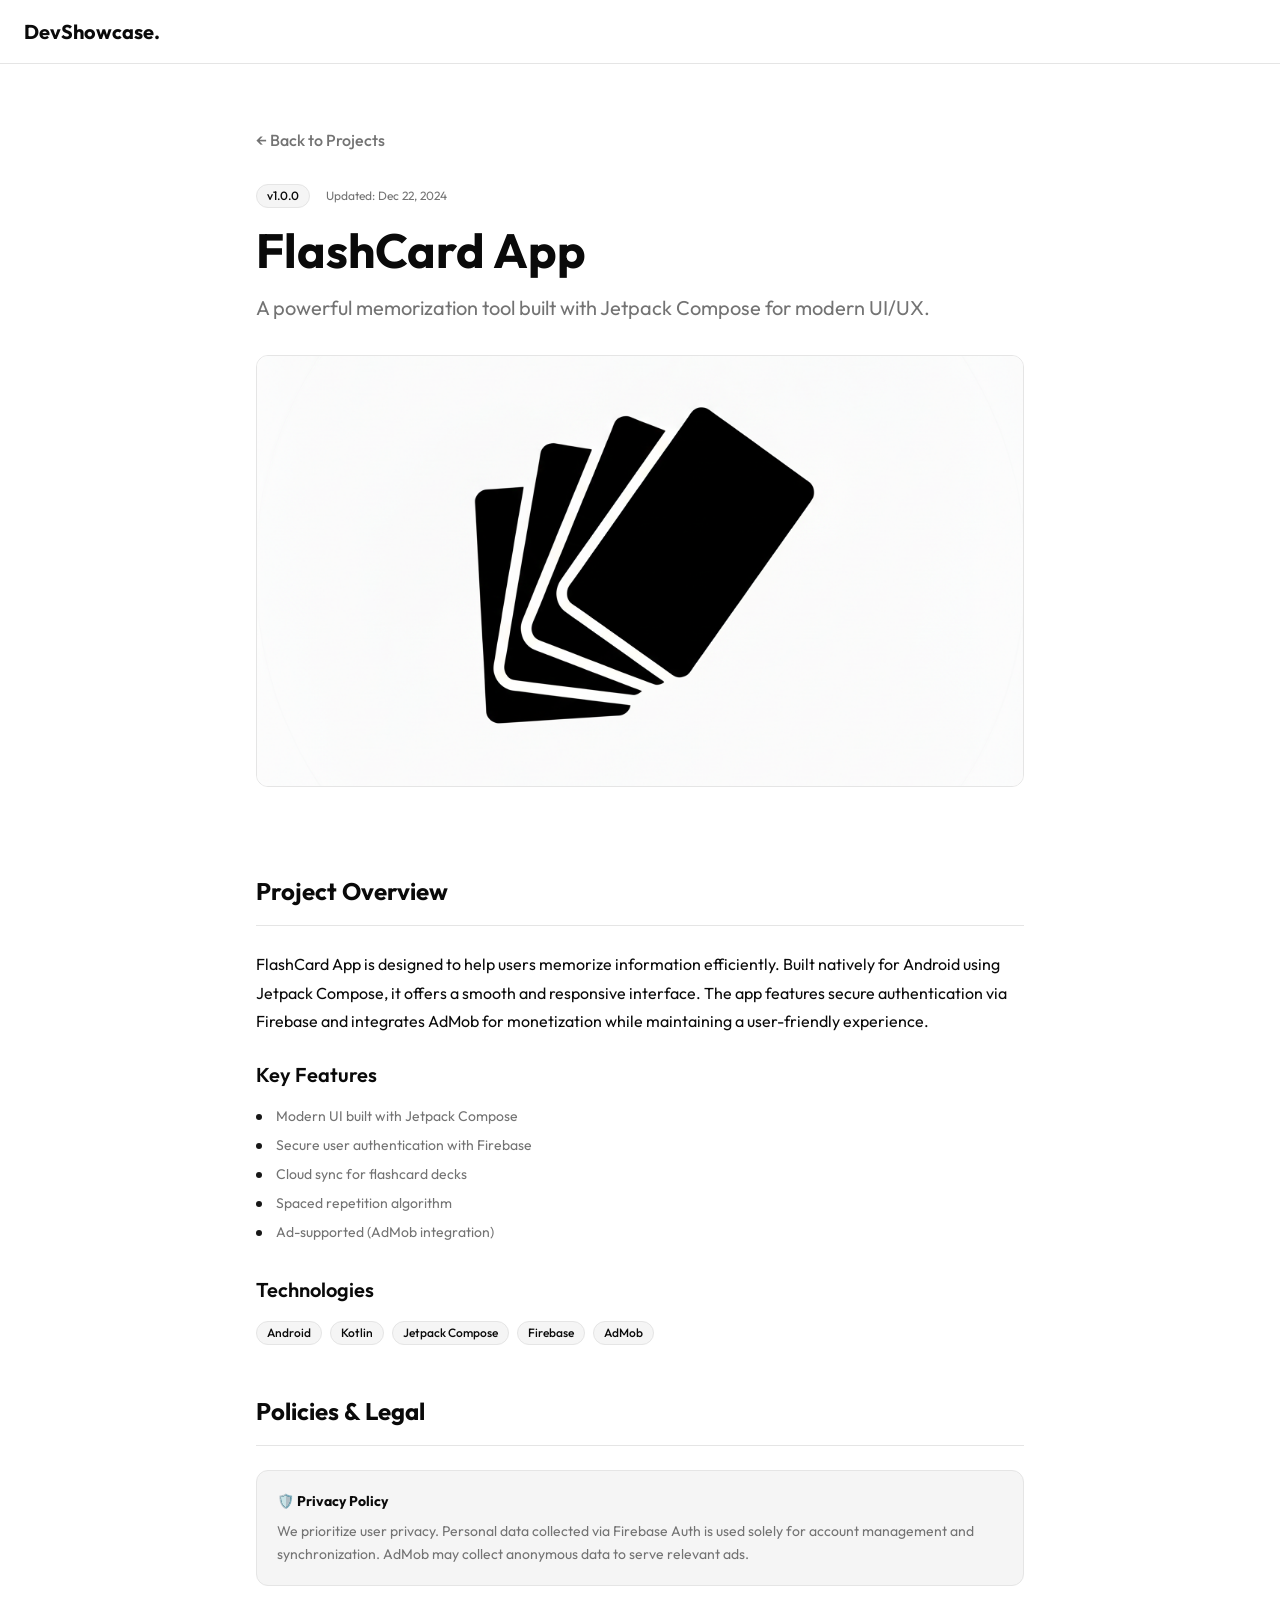
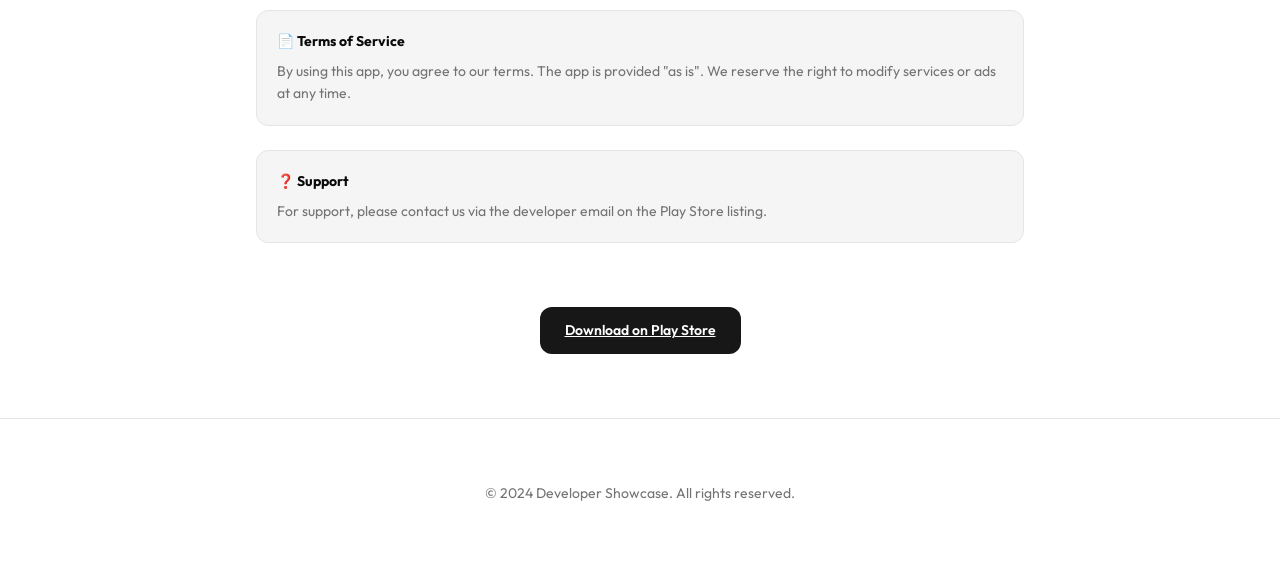
==== policies/flashcard-app.html @ 9c8aef14 "small change" ====
<!DOCTYPE html>
<html lang="en">

<head>
    <meta charset="UTF-8">
    <meta name="viewport" content="width=device-width, initial-scale=1.0">
    <title>FlashCard App - Details & Policies</title>
    <link rel="preconnect" href="https://fonts.googleapis.com">
    <link rel="preconnect" href="https://fonts.gstatic.com" crossorigin>
    <link href="https://fonts.googleapis.com/css2?family=Outfit:wght@300;400;500;600;700&display=swap" rel="stylesheet">
    <link rel="stylesheet" href="../style.css">
    <style>
        .page-container {
            max-width: 800px;
            margin: 0 auto;
            padding: 4rem 1rem;
        }

        .back-link {
            display: inline-flex;
            align-items: center;
            color: var(--muted-foreground);
            text-decoration: none;
            margin-bottom: 2rem;
            font-weight: 500;
        }

        .back-link:hover {
            color: var(--foreground);
        }

        .hero-image {
            width: 100%;
            aspect-ratio: 16/9;
            object-fit: cover;
            border-radius: var(--radius);
            margin-bottom: 2rem;
            border: 1px solid var(--border);
        }

        .meta-tags {
            display: flex;
            gap: 1rem;
            margin-bottom: 1rem;
            align-items: center;
        }

        .section-title {
            font-size: 1.5rem;
            font-weight: 700;
            margin: 3rem 0 1.5rem;
            padding-bottom: 1rem;
            border-bottom: 1px solid var(--border);
        }
    </style>
</head>

<body>
    <header>
        <div class="container" style="display: flex; justify-content: space-between; align-items: center;">
            <a href="../index.html" class="logo">DevShowcase.</a>
        </div>
    </header>

    <main class="page-container">
        <a href="../index.html" class="back-link">&larr; Back to Projects</a>

        <div class="meta-tags">
            <span class="tag">v1.0.0</span>
            <span class="last-updated">Updated: Dec 22, 2024</span>
        </div>

        <h1 style="font-size: 3rem; font-weight: 700; margin-bottom: 1rem; line-height: 1.1;">FlashCard App</h1>
        <p style="font-size: 1.25rem; color: var(--muted-foreground); margin-bottom: 2rem;">A powerful memorization tool
            built with Jetpack Compose for modern UI/UX.</p>

        <img src="../iconlogo.png" alt="FlashCard App" class="hero-image">

        <h2 class="section-title">Project Overview</h2>
        <p style="line-height: 1.8; margin-bottom: 1.5rem; color: var(--foreground);">
            FlashCard App is designed to help users memorize information efficiently. Built natively for Android using
            Jetpack Compose, it offers a smooth and responsive interface. The app features secure authentication via
            Firebase and integrates AdMob for monetization while maintaining a user-friendly experience.
        </p>

        <h3 style="font-size: 1.25rem; font-weight: 600; margin-bottom: 1rem;">Key Features</h3>
        <ul class="features-list">
            <li>Modern UI built with Jetpack Compose</li>
            <li>Secure user authentication with Firebase</li>
            <li>Cloud sync for flashcard decks</li>
            <li>Spaced repetition algorithm</li>
            <li>Ad-supported (AdMob integration)</li>
        </ul>

        <h3 style="font-size: 1.25rem; font-weight: 600; margin: 2rem 0 1rem;">Technologies</h3>
        <div class="tags">
            <span class="tag">Android</span><span class="tag">Kotlin</span><span class="tag">Jetpack Compose</span><span
                class="tag">Firebase</span><span class="tag">AdMob</span>
        </div>

        <h2 class="section-title">Policies & Legal</h2>

        <div class="policy-card">
            <h5>🛡️ Privacy Policy</h5>
            <p>We prioritize user privacy. Personal data collected via Firebase Auth is used solely for account
                management and synchronization. AdMob may collect anonymous data to serve relevant ads.</p>
        </div>

        <div class="policy-card" style="margin-top: 1.5rem;">
            <h5>📄 Terms of Service</h5>
            <p>By using this app, you agree to our terms. The app is provided "as is". We reserve the right to modify
                services or ads at any time.</p>
        </div>

        <div class="policy-card" style="margin-top: 1.5rem;">
            <h5>❓ Support</h5>
            <p>For support, please contact us via the developer email on the Play Store listing.</p>
        </div>

        <div style="margin-top: 4rem; text-align: center;">
            <a href="#" class="button primary" onclick="alert('Play Store link coming soon!')">Download on Play
                Store</a>
        </div>
    </main>

    <footer>
        <div class="container">
            <p>&copy; 2024 Developer Showcase. All rights reserved.</p>
        </div>
    </footer>
</body>

</html>
---- style.css ----
:root {
    --primary: #171717;
    --primary-foreground: #ffffff;
    --background: #ffffff;
    --foreground: #0a0a0a;
    --muted: #f5f5f5;
    --muted-foreground: #737373;
    --border: #e5e5e5;
    --card: #ffffff;
    --card-foreground: #0a0a0a;
    --radius: 0.75rem;
    --font-sans: 'Outfit', -apple-system, BlinkMacSystemFont, "Segoe UI", Roboto, "Helvetica Neue", Arial, sans-serif;
    --transition: all 0.3s cubic-bezier(0.4, 0, 0.2, 1);
}

@keyframes fadeIn {
    from {
        opacity: 0;
        transform: translateY(10px);
    }

    to {
        opacity: 1;
        transform: translateY(0);
    }
}

* {
    margin: 0;
    padding: 0;
    box-sizing: border-box;
}

html {
    scroll-behavior: smooth;
}

body {
    font-family: var(--font-sans);
    background-color: var(--background);
    color: var(--foreground);
    line-height: 1.5;
    -webkit-font-smoothing: antialiased;
}

.container {
    width: 100%;
    max-width: 1280px;
    margin: 0 auto;
    padding: 0 1rem;
}

@media (min-width: 768px) {
    .container {
        padding: 0 1.5rem;
    }
}

/* Header */
header {
    height: 4rem;
    display: flex;
    align-items: center;
    border-bottom: 1px solid var(--border);
    background-color: rgba(255, 255, 255, 0.8);
    backdrop-filter: blur(8px);
    position: sticky;
    top: 0;
    z-index: 50;
}

.logo {
    font-weight: 700;
    font-size: 1.25rem;
    color: var(--foreground);
    text-decoration: none;
}

nav a {
    font-size: 0.875rem;
    font-weight: 500;
    color: var(--muted-foreground);
    text-decoration: none;
    margin-left: 1.5rem;
    transition: color 0.2s;
}

nav a:hover {
    color: var(--foreground);
}

/* Hero Section */
.hero {
    padding: 5rem 0;
    text-align: center;
    position: relative;
    overflow: hidden;
}

.hero h1 {
    font-size: 2.5rem;
    font-weight: 700;
    letter-spacing: -0.025em;
    margin-bottom: 1.5rem;
    animation: fadeIn 0.5s ease-out;
}

.hero p {
    font-size: 1.125rem;
    color: var(--muted-foreground);
    max-width: 42rem;
    margin: 0 auto 2rem;
    animation: fadeIn 0.5s ease-out 0.1s backwards;
}

@media (min-width: 768px) {
    .hero {
        padding: 8rem 0;
    }

    .hero h1 {
        font-size: 3.75rem;
    }

    .hero p {
        font-size: 1.25rem;
    }
}

.btn-group {
    display: flex;
    justify-content: center;
    gap: 1rem;
    animation: fadeIn 0.5s ease-out 0.2s backwards;
}

.button {
    display: inline-flex;
    align-items: center;
    justify-content: center;
    padding: 0.75rem 1.5rem;
    border-radius: var(--radius);
    font-weight: 600;
    font-size: 0.875rem;
    cursor: pointer;
    transition: var(--transition);
    border: 1px solid transparent;
}

.button.primary {
    background-color: var(--primary);
    color: var(--primary-foreground);
}

.button.primary:hover {
    background-color: #404040;
}

.button.outline {
    border-color: var(--border);
    background-color: transparent;
    color: var(--foreground);
}

.button.outline:hover {
    background-color: var(--muted);
}

/* Projects Section */
#projects {
    padding: 5rem 0;
    background-color: #fafafa;
}

.section-header {
    text-align: center;
    margin-bottom: 3rem;
}

.section-header h2 {
    font-size: 1.875rem;
    font-weight: 700;
    margin-bottom: 1rem;
}

.section-header p {
    color: var(--muted-foreground);
    max-width: 42rem;
    margin: 0 auto;
}

.projects-grid {
    display: grid;
    grid-template-columns: 1fr;
    gap: 2rem;
}

@media (min-width: 768px) {
    .projects-grid {
        grid-template-columns: repeat(2, 1fr);
    }
}

@media (min-width: 1024px) {
    .projects-grid {
        grid-template-columns: repeat(3, 1fr);
    }
}

/* Project Card */
.project-card {
    background: var(--card);
    border: 1px solid var(--border);
    border-radius: var(--radius);
    overflow: hidden;
    display: flex;
    flex-direction: column;
    transition: var(--transition);
    cursor: pointer;
}

.project-card:hover {
    transform: translateY(-4px);
    box-shadow: 0 10px 15px -3px rgba(0, 0, 0, 0.1);
}

.project-image {
    height: 200px;
    background-size: cover;
    background-position: center;
    border-bottom: 1px solid var(--border);
}

.project-card-content {
    padding: 1.5rem;
    display: flex;
    flex-direction: column;
    flex: 1;
}

.project-header {
    display: flex;
    justify-content: space-between;
    align-items: center;
    margin-bottom: 0.75rem;
}

.version {
    font-size: 0.75rem;
    font-weight: 600;
    background: var(--muted);
    color: var(--muted-foreground);
    padding: 0.125rem 0.5rem;
    border-radius: 9999px;
}

.last-updated {
    font-size: 0.75rem;
    color: var(--muted-foreground);
}

.project-card h3 {
    font-size: 1.25rem;
    font-weight: 700;
    margin-bottom: 0.5rem;
}

.project-card p {
    font-size: 0.875rem;
    color: var(--muted-foreground);
    margin-bottom: 1rem;
    display: -webkit-box;
    -webkit-line-clamp: 2;
    -webkit-box-orient: vertical;
    overflow: hidden;
}

.tags {
    display: flex;
    flex-wrap: wrap;
    gap: 0.5rem;
    margin-bottom: 1.5rem;
}

.tag {
    font-size: 0.75rem;
    font-weight: 500;
    color: var(--foreground);
    background: var(--muted);
    border: 1px solid var(--border);
    padding: 0.125rem 0.625rem;
    border-radius: 9999px;
}

.project-footer {
    margin-top: auto;
}

.view-btn {
    font-size: 0.875rem;
    font-weight: 600;
    color: var(--primary);
    display: flex;
    align-items: center;
}

/* CTA Section */
.cta-section {
    padding: 5rem 0;
}

.cta-box {
    background-color: var(--primary);
    color: var(--primary-foreground);
    border-radius: 1rem;
    padding: 3rem;
    text-align: center;
}

.cta-box h2 {
    font-size: 1.875rem;
    font-weight: 700;
    margin-bottom: 1rem;
}

.cta-box p {
    opacity: 0.9;
    max-width: 32rem;
    margin: 0 auto 2rem;
}

.cta-box .button {
    background-color: var(--background);
    color: var(--foreground);
}

/* Modal */
.modal-overlay {
    position: fixed;
    inset: 0;
    background: rgba(0, 0, 0, 0.4);
    backdrop-filter: blur(4px);
    z-index: 1000;
    display: none;
    align-items: center;
    justify-content: center;
    padding: 1rem;
}

/* Modal Adjustments for Sheet-like feel */
.modal-content {
    background: var(--background);
    width: 100%;
    max-width: 32rem;
    /* Narrower like a sheet */
    height: 100vh;
    margin-left: auto;
    /* Push to right like a sheet */
    border-radius: 0;
    display: flex;
    flex-direction: column;
}

@media (max-width: 768px) {
    .modal-content {
        max-width: 100%;
    }
}

.modal-body-scroll {
    flex: 1;
    overflow-y: auto;
    padding: 1.5rem;
}

.tabs-list {
    display: flex;
    border-bottom: 1px solid var(--border);
    padding: 0 1.5rem;
}

.tab-trigger {
    padding: 0.75rem 1rem;
    font-size: 0.875rem;
    font-weight: 500;
    color: var(--muted-foreground);
    background: none;
    border: none;
    cursor: pointer;
    border-bottom: 2px solid transparent;
    margin-bottom: -1px;
}

.tab-trigger.active {
    color: var(--primary);
    border-bottom-color: var(--primary);
}

.modal-footer {
    padding: 1.5rem;
    border-top: 1px solid var(--border);
}

.features-list {
    list-style: none;
    font-size: 0.875rem;
    color: var(--muted-foreground);
}

.features-list li {
    position: relative;
    padding-left: 1.25rem;
    margin-bottom: 0.5rem;
}

.features-list li::before {
    content: "";
    position: absolute;
    left: 0;
    top: 0.5rem;
    width: 0.375rem;
    height: 0.375rem;
    background-color: var(--primary);
    border-radius: 50%;
}

.fadeIn {
    animation: fadeIn 0.3s ease-out;
}

.close-modal {
    position: absolute;
    top: 1rem;
    right: 1rem;
    border: none;
    background: transparent;
    font-size: 1.5rem;
    cursor: pointer;
    color: var(--muted-foreground);
    transition: color 0.2s;
}

.close-modal:hover {
    color: var(--foreground);
}

.modal-header {
    padding: 2rem 2rem 1.5rem;
    border-bottom: 1px solid var(--border);
}

.modal-meta {
    display: flex;
    align-items: center;
    gap: 1rem;
    margin-top: 0.5rem;
    font-size: 0.875rem;
    color: var(--muted-foreground);
}

.modal-body {
    padding: 2rem;
    overflow-y: auto;
}

.policy-section {
    margin-bottom: 2rem;
}

.policy-section h4 {
    font-size: 1rem;
    font-weight: 700;
    margin-bottom: 0.75rem;
}

.policies-container {
    display: grid;
    gap: 1rem;
    margin-top: 1.5rem;
}

.policy-card {
    border: 1px solid var(--border);
    border-radius: var(--radius);
    padding: 1.25rem;
    background: var(--muted);
}

.policy-card h5 {
    font-size: 0.875rem;
    font-weight: 700;
    margin-bottom: 0.5rem;
}

.policy-card p {
    font-size: 0.875rem;
    color: var(--muted-foreground);
    line-height: 1.6;
}

/* Footer */
footer {
    padding: 4rem 0;
    border-top: 1px solid var(--border);
    text-align: center;
    font-size: 0.875rem;
    color: var(--muted-foreground);
}
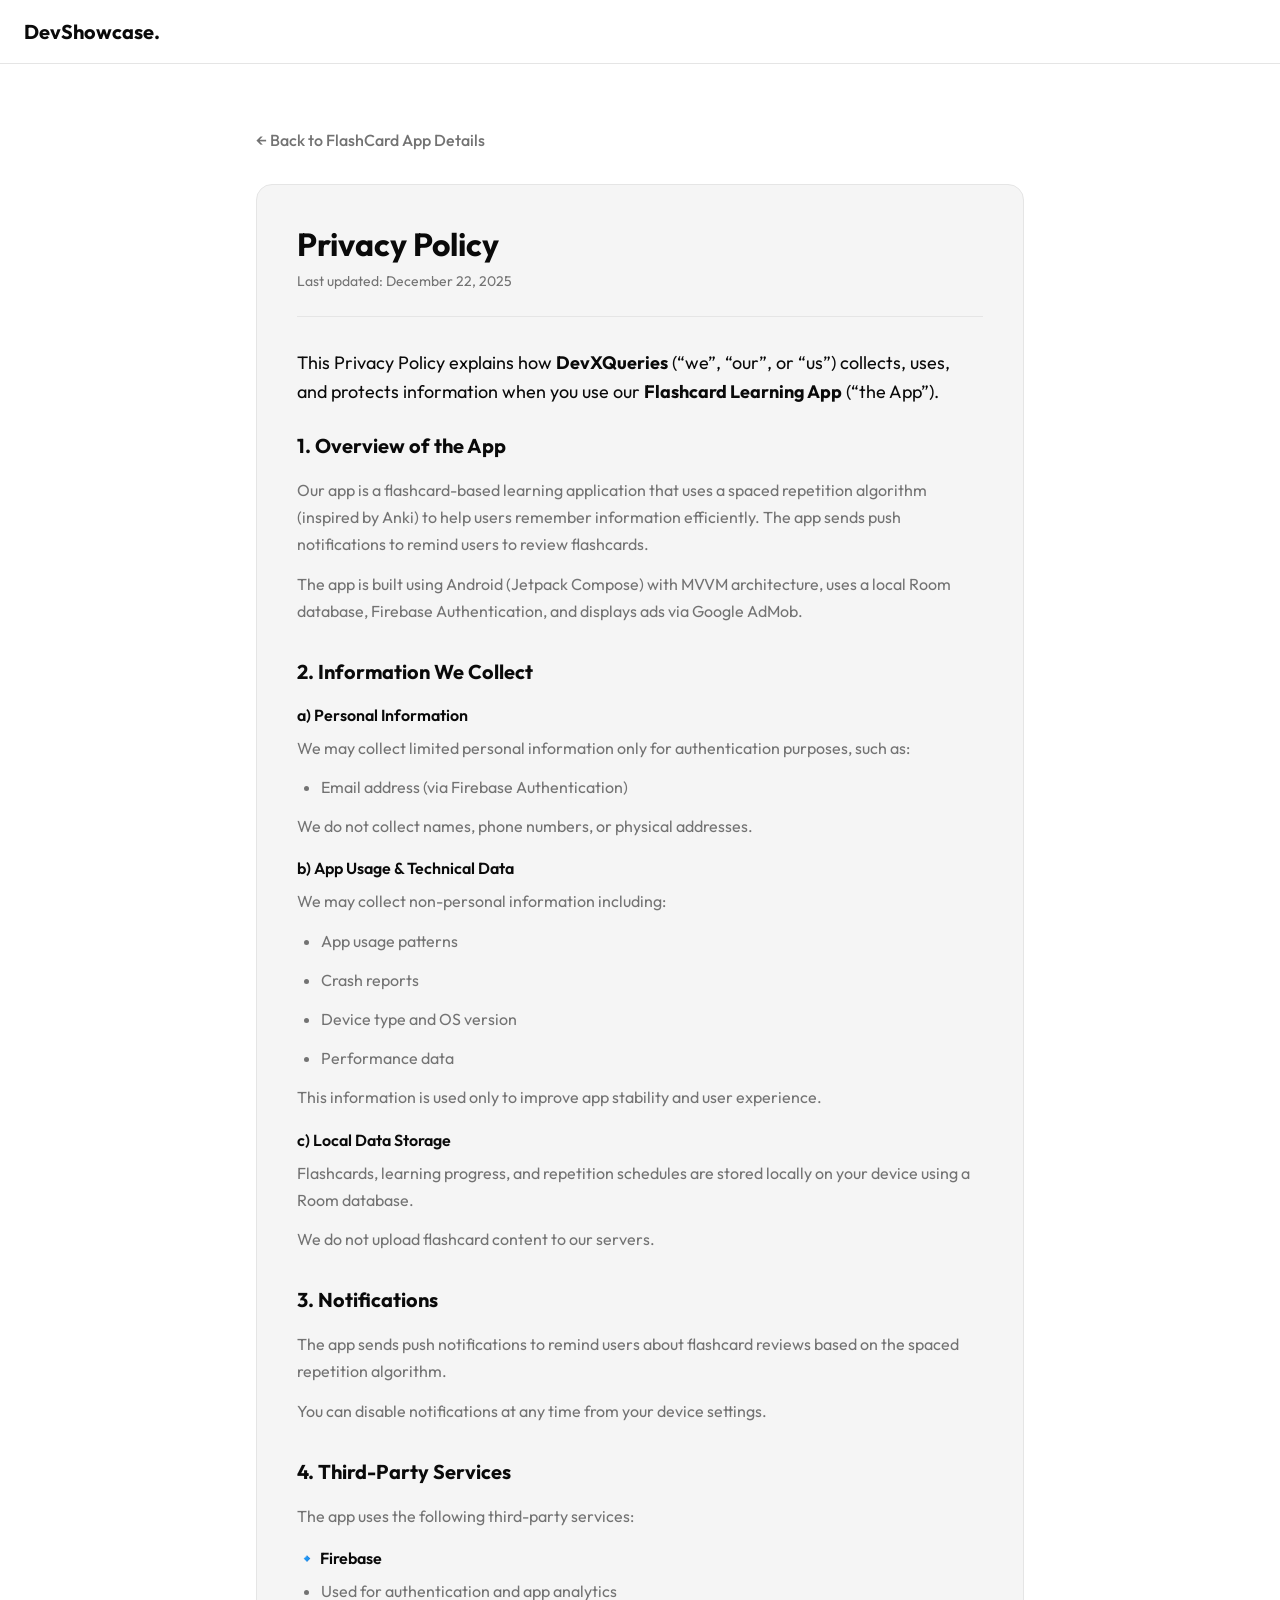
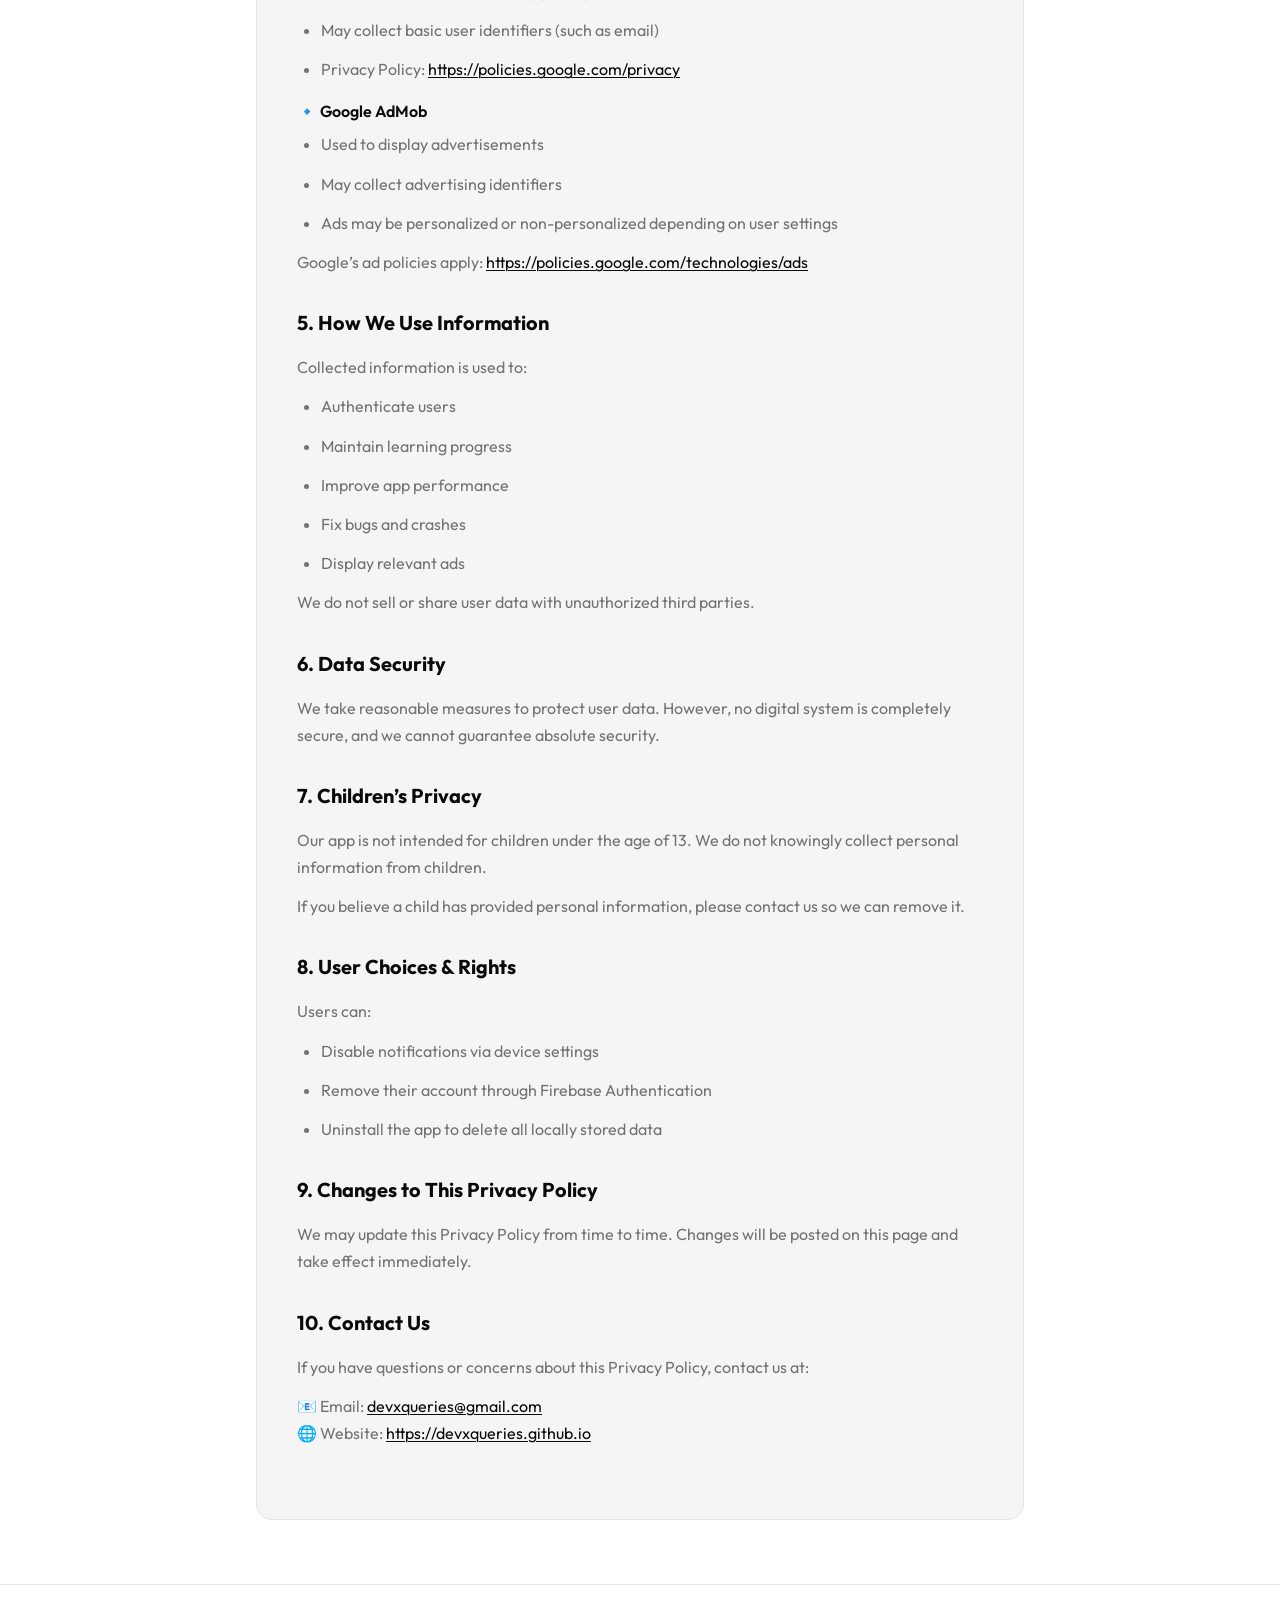
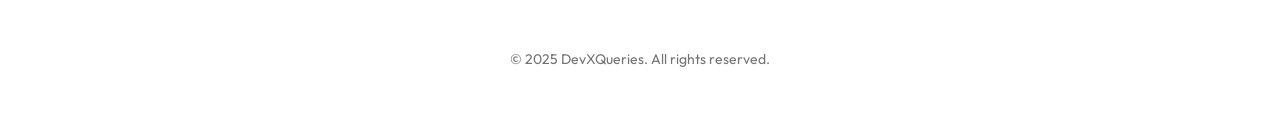
==== commit 3567fd20: "small change" ====
--- a/policies/flashcard-app.html
+++ b/policies/flashcard-app.html
@@ -4,7 +4,7 @@
 <head>
     <meta charset="UTF-8">
     <meta name="viewport" content="width=device-width, initial-scale=1.0">
-    <title>FlashCard App - Details & Policies</title>
+    <title>Privacy Policy - FlashCard App</title>
     <link rel="preconnect" href="https://fonts.googleapis.com">
     <link rel="preconnect" href="https://fonts.gstatic.com" crossorigin>
     <link href="https://fonts.googleapis.com/css2?family=Outfit:wght@300;400;500;600;700&display=swap" rel="stylesheet">
@@ -29,28 +29,73 @@
             color: var(--foreground);
         }
 
-        .hero-image {
-            width: 100%;
-            aspect-ratio: 16/9;
-            object-fit: cover;
-            border-radius: var(--radius);
+        .policy-document {
+            background: var(--muted);
+            padding: 2.5rem;
+            border-radius: 1rem;
+            border: 1px solid var(--border);
+        }
+
+        .policy-document h1 {
+            font-size: 2rem;
+            margin-bottom: 0.5rem;
+            line-height: 1.2;
+        }
+
+        .policy-doc-meta {
+            color: var(--muted-foreground);
+            font-size: 0.875rem;
             margin-bottom: 2rem;
-            border: 1px solid var(--border);
-        }
-
-        .meta-tags {
-            display: flex;
-            gap: 1rem;
+            padding-bottom: 1.5rem;
+            border-bottom: 1px solid var(--border);
+        }
+
+        .policy-section {
+            margin-bottom: 2rem;
+        }
+
+        .policy-section h3 {
+            font-size: 1.25rem;
+            font-weight: 700;
             margin-bottom: 1rem;
-            align-items: center;
-        }
-
-        .section-title {
-            font-size: 1.5rem;
-            font-weight: 700;
-            margin: 3rem 0 1.5rem;
-            padding-bottom: 1rem;
-            border-bottom: 1px solid var(--border);
+            color: var(--foreground);
+        }
+
+        .policy-section h4 {
+            font-size: 1rem;
+            font-weight: 600;
+            margin: 1rem 0 0.5rem;
+            color: var(--foreground);
+        }
+
+        .policy-section p,
+        .policy-section li {
+            color: var(--muted-foreground);
+            line-height: 1.7;
+            margin-bottom: 0.75rem;
+        }
+
+        .policy-section ul {
+            list-style: disc;
+            padding-left: 1.5rem;
+            margin-bottom: 0.75rem;
+        }
+
+        .policy-section a {
+            color: var(--foreground);
+            text-decoration: underline;
+            text-decoration-thickness: 1px;
+            text-underline-offset: 2px;
+        }
+
+        .policy-section a:hover {
+            color: #000;
+        }
+
+        .divider {
+            height: 1px;
+            background: var(--border);
+            margin: 2rem 0;
         }
     </style>
 </head>
@@ -63,69 +108,141 @@
     </header>
 
     <main class="page-container">
-        <a href="../index.html" class="back-link">&larr; Back to Projects</a>
-
-        <div class="meta-tags">
-            <span class="tag">v1.0.0</span>
-            <span class="last-updated">Updated: Dec 22, 2024</span>
+        <a href="../projects/flashcard-app.html" class="back-link">&larr; Back to FlashCard App Details</a>
+
+        <div class="policy-document">
+            <h1>Privacy Policy</h1>
+            <div class="policy-doc-meta">
+                Last updated: December 22, 2025
+            </div>
+
+            <p style="margin-bottom: 1.5rem; font-size: 1.125rem; line-height: 1.6;">
+                This Privacy Policy explains how <strong>DevXQueries</strong> (“we”, “our”, or “us”) collects, uses, and
+                protects information when you use our <strong>Flashcard Learning App</strong> (“the App”).
+            </p>
+
+            <div class="policy-section">
+                <h3>1. Overview of the App</h3>
+                <p>Our app is a flashcard-based learning application that uses a spaced repetition algorithm (inspired
+                    by Anki) to help users remember information efficiently. The app sends push notifications to remind
+                    users to review flashcards.</p>
+                <p>The app is built using Android (Jetpack Compose) with MVVM architecture, uses a local Room database,
+                    Firebase Authentication, and displays ads via Google AdMob.</p>
+            </div>
+
+            <div class="policy-section">
+                <h3>2. Information We Collect</h3>
+
+                <h4>a) Personal Information</h4>
+                <p>We may collect limited personal information only for authentication purposes, such as:</p>
+                <ul>
+                    <li>Email address (via Firebase Authentication)</li>
+                </ul>
+                <p>We do not collect names, phone numbers, or physical addresses.</p>
+
+                <h4>b) App Usage & Technical Data</h4>
+                <p>We may collect non-personal information including:</p>
+                <ul>
+                    <li>App usage patterns</li>
+                    <li>Crash reports</li>
+                    <li>Device type and OS version</li>
+                    <li>Performance data</li>
+                </ul>
+                <p>This information is used only to improve app stability and user experience.</p>
+
+                <h4>c) Local Data Storage</h4>
+                <p>Flashcards, learning progress, and repetition schedules are stored locally on your device using a
+                    Room database.</p>
+                <p>We do not upload flashcard content to our servers.</p>
+            </div>
+
+            <div class="policy-section">
+                <h3>3. Notifications</h3>
+                <p>The app sends push notifications to remind users about flashcard reviews based on the spaced
+                    repetition algorithm.</p>
+                <p>You can disable notifications at any time from your device settings.</p>
+            </div>
+
+            <div class="policy-section">
+                <h3>4. Third-Party Services</h3>
+                <p>The app uses the following third-party services:</p>
+
+                <h4>🔹 Firebase</h4>
+                <ul>
+                    <li>Used for authentication and app analytics</li>
+                    <li>May collect basic user identifiers (such as email)</li>
+                    <li>Privacy Policy: <a href="https://policies.google.com/privacy"
+                            target="_blank">https://policies.google.com/privacy</a></li>
+                </ul>
+
+                <h4>🔹 Google AdMob</h4>
+                <ul>
+                    <li>Used to display advertisements</li>
+                    <li>May collect advertising identifiers</li>
+                    <li>Ads may be personalized or non-personalized depending on user settings</li>
+                </ul>
+                <p>Google’s ad policies apply: <a href="https://policies.google.com/technologies/ads"
+                        target="_blank">https://policies.google.com/technologies/ads</a></p>
+            </div>
+
+            <div class="policy-section">
+                <h3>5. How We Use Information</h3>
+                <p>Collected information is used to:</p>
+                <ul>
+                    <li>Authenticate users</li>
+                    <li>Maintain learning progress</li>
+                    <li>Improve app performance</li>
+                    <li>Fix bugs and crashes</li>
+                    <li>Display relevant ads</li>
+                </ul>
+                <p>We do not sell or share user data with unauthorized third parties.</p>
+            </div>
+
+            <div class="policy-section">
+                <h3>6. Data Security</h3>
+                <p>We take reasonable measures to protect user data. However, no digital system is completely secure,
+                    and we cannot guarantee absolute security.</p>
+            </div>
+
+            <div class="policy-section">
+                <h3>7. Children’s Privacy</h3>
+                <p>Our app is not intended for children under the age of 13. We do not knowingly collect personal
+                    information from children.</p>
+                <p>If you believe a child has provided personal information, please contact us so we can remove it.</p>
+            </div>
+
+            <div class="policy-section">
+                <h3>8. User Choices & Rights</h3>
+                <p>Users can:</p>
+                <ul>
+                    <li>Disable notifications via device settings</li>
+                    <li>Remove their account through Firebase Authentication</li>
+                    <li>Uninstall the app to delete all locally stored data</li>
+                </ul>
+            </div>
+
+            <div class="policy-section">
+                <h3>9. Changes to This Privacy Policy</h3>
+                <p>We may update this Privacy Policy from time to time. Changes will be posted on this page and take
+                    effect immediately.</p>
+            </div>
+
+            <div class="policy-section">
+                <h3>10. Contact Us</h3>
+                <p>If you have questions or concerns about this Privacy Policy, contact us at:</p>
+                <p>
+                    📧 Email: <a href="mailto:devxqueries@gmail.com">devxqueries@gmail.com</a><br>
+                    🌐 Website: <a href="https://devxqueries.github.io"
+                        target="_blank">https://devxqueries.github.io</a>
+                </p>
+            </div>
         </div>
 
-        <h1 style="font-size: 3rem; font-weight: 700; margin-bottom: 1rem; line-height: 1.1;">FlashCard App</h1>
-        <p style="font-size: 1.25rem; color: var(--muted-foreground); margin-bottom: 2rem;">A powerful memorization tool
-            built with Jetpack Compose for modern UI/UX.</p>
-
-        <img src="../iconlogo.png" alt="FlashCard App" class="hero-image">
-
-        <h2 class="section-title">Project Overview</h2>
-        <p style="line-height: 1.8; margin-bottom: 1.5rem; color: var(--foreground);">
-            FlashCard App is designed to help users memorize information efficiently. Built natively for Android using
-            Jetpack Compose, it offers a smooth and responsive interface. The app features secure authentication via
-            Firebase and integrates AdMob for monetization while maintaining a user-friendly experience.
-        </p>
-
-        <h3 style="font-size: 1.25rem; font-weight: 600; margin-bottom: 1rem;">Key Features</h3>
-        <ul class="features-list">
-            <li>Modern UI built with Jetpack Compose</li>
-            <li>Secure user authentication with Firebase</li>
-            <li>Cloud sync for flashcard decks</li>
-            <li>Spaced repetition algorithm</li>
-            <li>Ad-supported (AdMob integration)</li>
-        </ul>
-
-        <h3 style="font-size: 1.25rem; font-weight: 600; margin: 2rem 0 1rem;">Technologies</h3>
-        <div class="tags">
-            <span class="tag">Android</span><span class="tag">Kotlin</span><span class="tag">Jetpack Compose</span><span
-                class="tag">Firebase</span><span class="tag">AdMob</span>
-        </div>
-
-        <h2 class="section-title">Policies & Legal</h2>
-
-        <div class="policy-card">
-            <h5>🛡️ Privacy Policy</h5>
-            <p>We prioritize user privacy. Personal data collected via Firebase Auth is used solely for account
-                management and synchronization. AdMob may collect anonymous data to serve relevant ads.</p>
-        </div>
-
-        <div class="policy-card" style="margin-top: 1.5rem;">
-            <h5>📄 Terms of Service</h5>
-            <p>By using this app, you agree to our terms. The app is provided "as is". We reserve the right to modify
-                services or ads at any time.</p>
-        </div>
-
-        <div class="policy-card" style="margin-top: 1.5rem;">
-            <h5>❓ Support</h5>
-            <p>For support, please contact us via the developer email on the Play Store listing.</p>
-        </div>
-
-        <div style="margin-top: 4rem; text-align: center;">
-            <a href="#" class="button primary" onclick="alert('Play Store link coming soon!')">Download on Play
-                Store</a>
-        </div>
     </main>
 
     <footer>
         <div class="container">
-            <p>&copy; 2024 Developer Showcase. All rights reserved.</p>
+            <p>&copy; 2025 DevXQueries. All rights reserved.</p>
         </div>
     </footer>
 </body>
